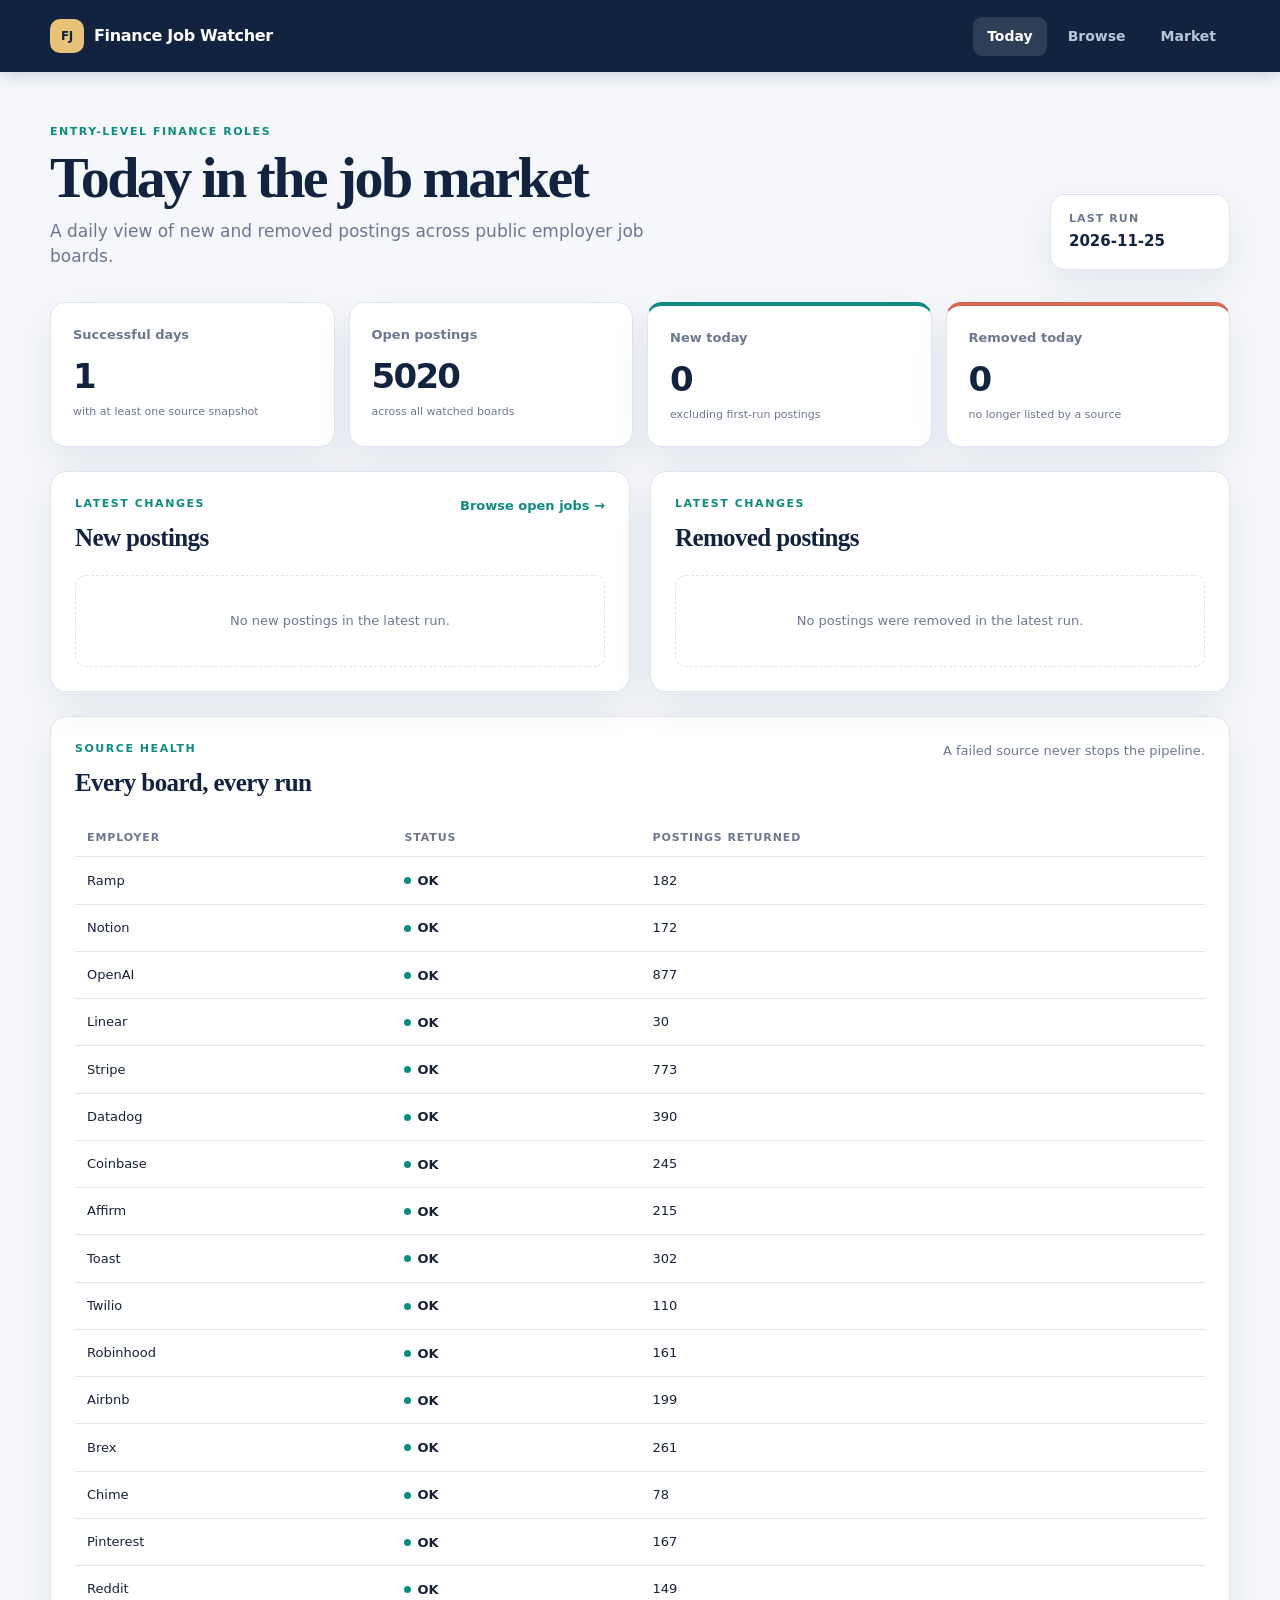
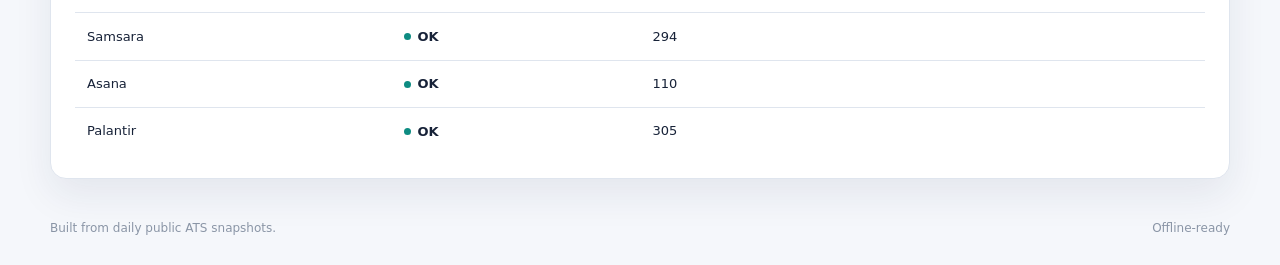
==== index.html @ 12bf1e25 "feat: build finance job watcher foundation" ====
<!doctype html>
<html lang="en">
  <head>
    <meta charset="utf-8" />
    <meta name="viewport" content="width=device-width, initial-scale=1" />
    <meta name="theme-color" content="#12233f" />
    <link rel="manifest" href="./manifest.webmanifest" />
    <link rel="stylesheet" href="./styles.css" />
    <title>Finance Job Watcher</title>
  </head>
  <body data-page="today">
    <header class="site-header">
      <div class="shell nav-wrap">
        <a class="brand" href="./index.html"><span class="brand-mark">FJ</span><span>Finance Job Watcher</span></a>
        <nav aria-label="Primary navigation">
          <a class="active" href="./index.html">Today</a>
          <a href="./browse.html">Browse</a>
          <a href="./market.html">Market</a>
        </nav>
      </div>
    </header>
    <main class="shell page-content">
      <section class="hero">
        <div>
          <p class="eyebrow">Entry-level finance roles</p>
          <h1>Today in the job market</h1>
          <p class="lede">A daily view of new and removed postings across public employer job boards.</p>
        </div>
        <div class="run-card"><span>Last run</span><strong id="last-run">Loading...</strong></div>
      </section>

      <div id="load-error" class="notice error hidden" role="alert"></div>
      <section class="metric-grid" aria-label="Run metrics">
        <article class="metric-card"><span>Successful days</span><strong id="metric-days">-</strong><small>with at least one source snapshot</small></article>
        <article class="metric-card"><span>Open postings</span><strong id="metric-open">-</strong><small>across all watched boards</small></article>
        <article class="metric-card accent"><span>New today</span><strong id="metric-new">-</strong><small>excluding first-run postings</small></article>
        <article class="metric-card warm"><span>Removed today</span><strong id="metric-removed">-</strong><small>no longer listed by a source</small></article>
      </section>

      <section class="two-column">
        <article class="panel"><div class="panel-heading"><div><p class="eyebrow">Latest changes</p><h2>New postings</h2></div><a class="text-link" href="./browse.html">Browse open jobs →</a></div><div id="new-list" class="job-list compact"></div></article>
        <article class="panel"><div class="panel-heading"><div><p class="eyebrow">Latest changes</p><h2>Removed postings</h2></div></div><div id="removed-list" class="job-list compact"></div></article>
      </section>

      <section class="panel"><div class="panel-heading"><div><p class="eyebrow">Source health</p><h2>Every board, every run</h2></div><span class="muted">A failed source never stops the pipeline.</span></div><div class="table-wrap"><table><thead><tr><th>Employer</th><th>Status</th><th>Postings returned</th></tr></thead><tbody id="source-table"></tbody></table></div></section>
    </main>
    <footer class="shell footer"><span>Built from daily public ATS snapshots.</span><span>Offline-ready</span></footer>
    <script src="./app.js" defer></script>
  </body>
</html>
---- styles.css ----
:root {
  --navy: #12233f;
  --navy-2: #1f385e;
  --ink: #172238;
  --muted: #6d7890;
  --line: #dfe5ee;
  --surface: #ffffff;
  --paper: #f5f7fb;
  --teal: #0e8c82;
  --teal-soft: #e5f5f2;
  --coral: #d66a50;
  --coral-soft: #fff0eb;
  --gold: #b7791f;
  --shadow: 0 16px 38px rgba(28, 43, 73, .08);
}

* { box-sizing: border-box; }
body { margin: 0; color: var(--ink); background: var(--paper); font-family: Inter, ui-sans-serif, system-ui, -apple-system, BlinkMacSystemFont, "Segoe UI", sans-serif; line-height: 1.5; }
a { color: inherit; }
.shell { width: min(1180px, calc(100% - 40px)); margin: 0 auto; }
.site-header { background: var(--navy); color: #fff; box-shadow: 0 3px 16px rgba(18,35,63,.18); }
.nav-wrap { display: flex; align-items: center; justify-content: space-between; min-height: 72px; gap: 24px; }
.brand { display: inline-flex; align-items: center; gap: 10px; font-weight: 750; letter-spacing: -.02em; text-decoration: none; }
.brand-mark { display: grid; place-items: center; width: 34px; height: 34px; border-radius: 10px; color: var(--navy); background: #e8c278; font-size: 12px; font-weight: 850; }
nav { display: flex; gap: 7px; }
nav a { padding: 9px 14px; border-radius: 9px; color: #b9c6da; text-decoration: none; font-size: 14px; font-weight: 650; }
nav a:hover, nav a.active { color: #fff; background: rgba(255,255,255,.12); }
.page-content { padding: 52px 0 40px; }
.hero { display: flex; align-items: end; justify-content: space-between; gap: 28px; margin-bottom: 32px; }
.compact-hero { margin-bottom: 28px; }
.eyebrow { margin: 0 0 7px; color: var(--teal); font-size: 11px; font-weight: 800; letter-spacing: .14em; text-transform: uppercase; }
h1, h2, p { margin-top: 0; }
h1 { max-width: 720px; margin-bottom: 11px; color: var(--navy); font-family: Georgia, "Times New Roman", serif; font-size: clamp(35px, 5vw, 58px); letter-spacing: -.045em; line-height: 1.04; }
h2 { margin-bottom: 0; color: var(--navy); font-family: Georgia, "Times New Roman", serif; font-size: 25px; letter-spacing: -.025em; }
.lede { max-width: 600px; margin: 0; color: var(--muted); font-size: 17px; }
.run-card { min-width: 180px; padding: 16px 18px; border: 1px solid var(--line); border-radius: 14px; background: var(--surface); box-shadow: var(--shadow); }
.run-card span, .run-card strong { display: block; }
.run-card span { margin-bottom: 3px; color: var(--muted); font-size: 11px; font-weight: 750; letter-spacing: .1em; text-transform: uppercase; }
.run-card strong { color: var(--navy); font-size: 15px; }
.metric-grid { display: grid; grid-template-columns: repeat(4, 1fr); gap: 14px; margin-bottom: 24px; }
.metric-card { padding: 22px; border: 1px solid var(--line); border-radius: 15px; background: var(--surface); box-shadow: var(--shadow); }
.metric-card span, .metric-card small { display: block; color: var(--muted); }
.metric-card span { font-size: 13px; font-weight: 700; }
.metric-card strong { display: block; margin: 7px 0 2px; color: var(--navy); font-size: 34px; letter-spacing: -.05em; }
.metric-card small { font-size: 11px; }
.metric-card.accent { border-top: 4px solid var(--teal); }
.metric-card.warm { border-top: 4px solid var(--coral); }
.two-column { display: grid; grid-template-columns: 1fr 1fr; gap: 20px; margin-bottom: 24px; }
.panel { padding: 24px; border: 1px solid var(--line); border-radius: 16px; background: var(--surface); box-shadow: var(--shadow); }
.panel-heading { display: flex; align-items: start; justify-content: space-between; gap: 14px; margin-bottom: 18px; }
.text-link { color: var(--teal); font-size: 13px; font-weight: 750; text-decoration: none; white-space: nowrap; }
.text-link:hover { text-decoration: underline; }
.muted { color: var(--muted); font-size: 13px; }
.job-list { display: grid; gap: 9px; }
.job-list.compact { min-height: 80px; }
.job-row { padding: 12px 14px; border: 1px solid var(--line); border-radius: 11px; background: #fbfcfe; }
.job-row a, .job-card h3 a { color: var(--navy); text-decoration: none; }
.job-row a:hover, .job-card h3 a:hover { color: var(--teal); }
.job-title { display: block; font-size: 14px; font-weight: 750; }
.job-meta { display: block; margin-top: 3px; color: var(--muted); font-size: 12px; }
.empty { display: grid; min-height: 92px; place-items: center; border: 1px dashed var(--line); border-radius: 11px; color: var(--muted); font-size: 13px; }
.table-wrap { overflow-x: auto; }
table { width: 100%; border-collapse: collapse; font-size: 13px; }
th { padding: 10px 12px; color: var(--muted); font-size: 11px; letter-spacing: .08em; text-align: left; text-transform: uppercase; }
td { padding: 13px 12px; border-top: 1px solid var(--line); }
.status { display: inline-flex; align-items: center; gap: 6px; font-weight: 750; }
.status::before { width: 7px; height: 7px; border-radius: 50%; background: var(--teal); content: ""; }
.status.bad::before { background: var(--coral); }
.notice { margin-bottom: 18px; padding: 13px 16px; border-radius: 10px; font-size: 13px; }
.notice.error { color: #8a2b1b; background: var(--coral-soft); }
.hidden { display: none !important; }
.filter-panel { margin-bottom: 24px; }
.filter-row { display: grid; grid-template-columns: 1.2fr 1fr 1fr .7fr 1.25fr 1fr; align-items: end; gap: 12px; }
label { display: grid; gap: 6px; color: var(--muted); font-size: 11px; font-weight: 800; letter-spacing: .07em; text-transform: uppercase; }
select, input[type="search"], input[type="number"] { width: 100%; min-height: 40px; padding: 8px 10px; border: 1px solid var(--line); border-radius: 9px; color: var(--ink); background: #fff; font: inherit; font-size: 13px; letter-spacing: normal; text-transform: none; }
select:focus, input:focus { outline: 3px solid rgba(14,140,130,.16); border-color: var(--teal); }
.switch-label { display: flex; align-items: center; gap: 9px; min-height: 40px; color: var(--ink); font-size: 13px; letter-spacing: 0; text-transform: none; }
.switch-label input { position: absolute; opacity: 0; }
.switch { position: relative; width: 40px; height: 23px; border-radius: 20px; background: #c8d1de; transition: .2s; }
.switch::after { position: absolute; top: 3px; left: 3px; width: 17px; height: 17px; border-radius: 50%; background: #fff; box-shadow: 0 1px 4px rgba(0,0,0,.2); content: ""; transition: .2s; }
.switch-label input:checked + .switch { background: var(--teal); }
.switch-label input:checked + .switch::after { transform: translateX(17px); }
.filter-summary { display: flex; align-items: center; gap: 7px; margin-top: 18px; color: var(--muted); font-size: 13px; }
.filter-summary strong { color: var(--navy); }
.separator { color: #b7c0ce; }
.browse-grid { display: grid; grid-template-columns: repeat(2, 1fr); gap: 15px; }
.job-card { position: relative; padding: 20px; border: 1px solid var(--line); border-radius: 15px; background: var(--surface); box-shadow: 0 7px 20px rgba(28,43,73,.05); }
.job-card h3 { margin: 0 42px 6px 0; font-size: 17px; line-height: 1.25; }
.job-card p { margin: 0 0 14px; color: var(--muted); font-size: 13px; }
.job-card .tags { display: flex; flex-wrap: wrap; gap: 6px; margin-bottom: 16px; }
.tag { padding: 4px 8px; border-radius: 7px; color: var(--navy-2); background: #edf2f8; font-size: 11px; font-weight: 700; }
.tag.role { color: #08736d; background: var(--teal-soft); }
.job-card-footer { display: flex; align-items: center; justify-content: space-between; gap: 12px; padding-top: 13px; border-top: 1px solid var(--line); }
.job-card-footer small { color: var(--muted); font-size: 11px; }
.apply-link { padding: 7px 11px; border-radius: 8px; color: #fff; background: var(--navy); font-size: 12px; font-weight: 750; text-decoration: none; }
.apply-link:hover { background: var(--teal); }
.star { position: absolute; top: 16px; right: 18px; width: 32px; height: 32px; border: 0; border-radius: 9px; color: #9aa7b9; background: #f2f5f9; cursor: pointer; font-size: 20px; line-height: 1; }
.star:hover, .star.saved { color: var(--gold); background: #fff4d9; }
.market-sections { display: grid; grid-template-columns: repeat(2, 1fr); gap: 20px; }
.market-section { min-width: 0; }
.market-section.wide { grid-column: 1 / -1; }
.market-section p { min-height: 48px; margin: 9px 0 15px; color: var(--muted); font-size: 14px; }
.chart-wrap { overflow-x: auto; padding: 8px 0; border-top: 1px solid var(--line); }
.chart-wrap svg { display: block; min-width: 720px; width: 100%; height: 260px; }
.chart-label { fill: #657188; font: 11px ui-sans-serif, system-ui, sans-serif; }
.chart-value { fill: #172238; font: 700 11px ui-sans-serif, system-ui, sans-serif; }
.chart-gridline { stroke: #e7ebf1; stroke-width: 1; }
.footer { display: flex; justify-content: space-between; gap: 20px; padding: 0 0 28px; color: #8a95a6; font-size: 12px; }
@media (max-width: 900px) { .metric-grid { grid-template-columns: repeat(2, 1fr); } .filter-row { grid-template-columns: repeat(3, 1fr); } }
@media (max-width: 680px) { .shell { width: min(100% - 28px, 560px); } .nav-wrap, .hero { align-items: start; flex-direction: column; } .nav-wrap { padding: 14px 0; gap: 12px; } nav { width: 100%; } nav a { flex: 1; text-align: center; } .page-content { padding-top: 32px; } .run-card { width: 100%; } .metric-grid, .two-column, .browse-grid, .market-sections { grid-template-columns: 1fr; } .market-section.wide { grid-column: auto; } .filter-row { grid-template-columns: 1fr 1fr; } .filter-row .switch-label, .filter-row .search-label { grid-column: 1 / -1; } .panel { padding: 18px; } }
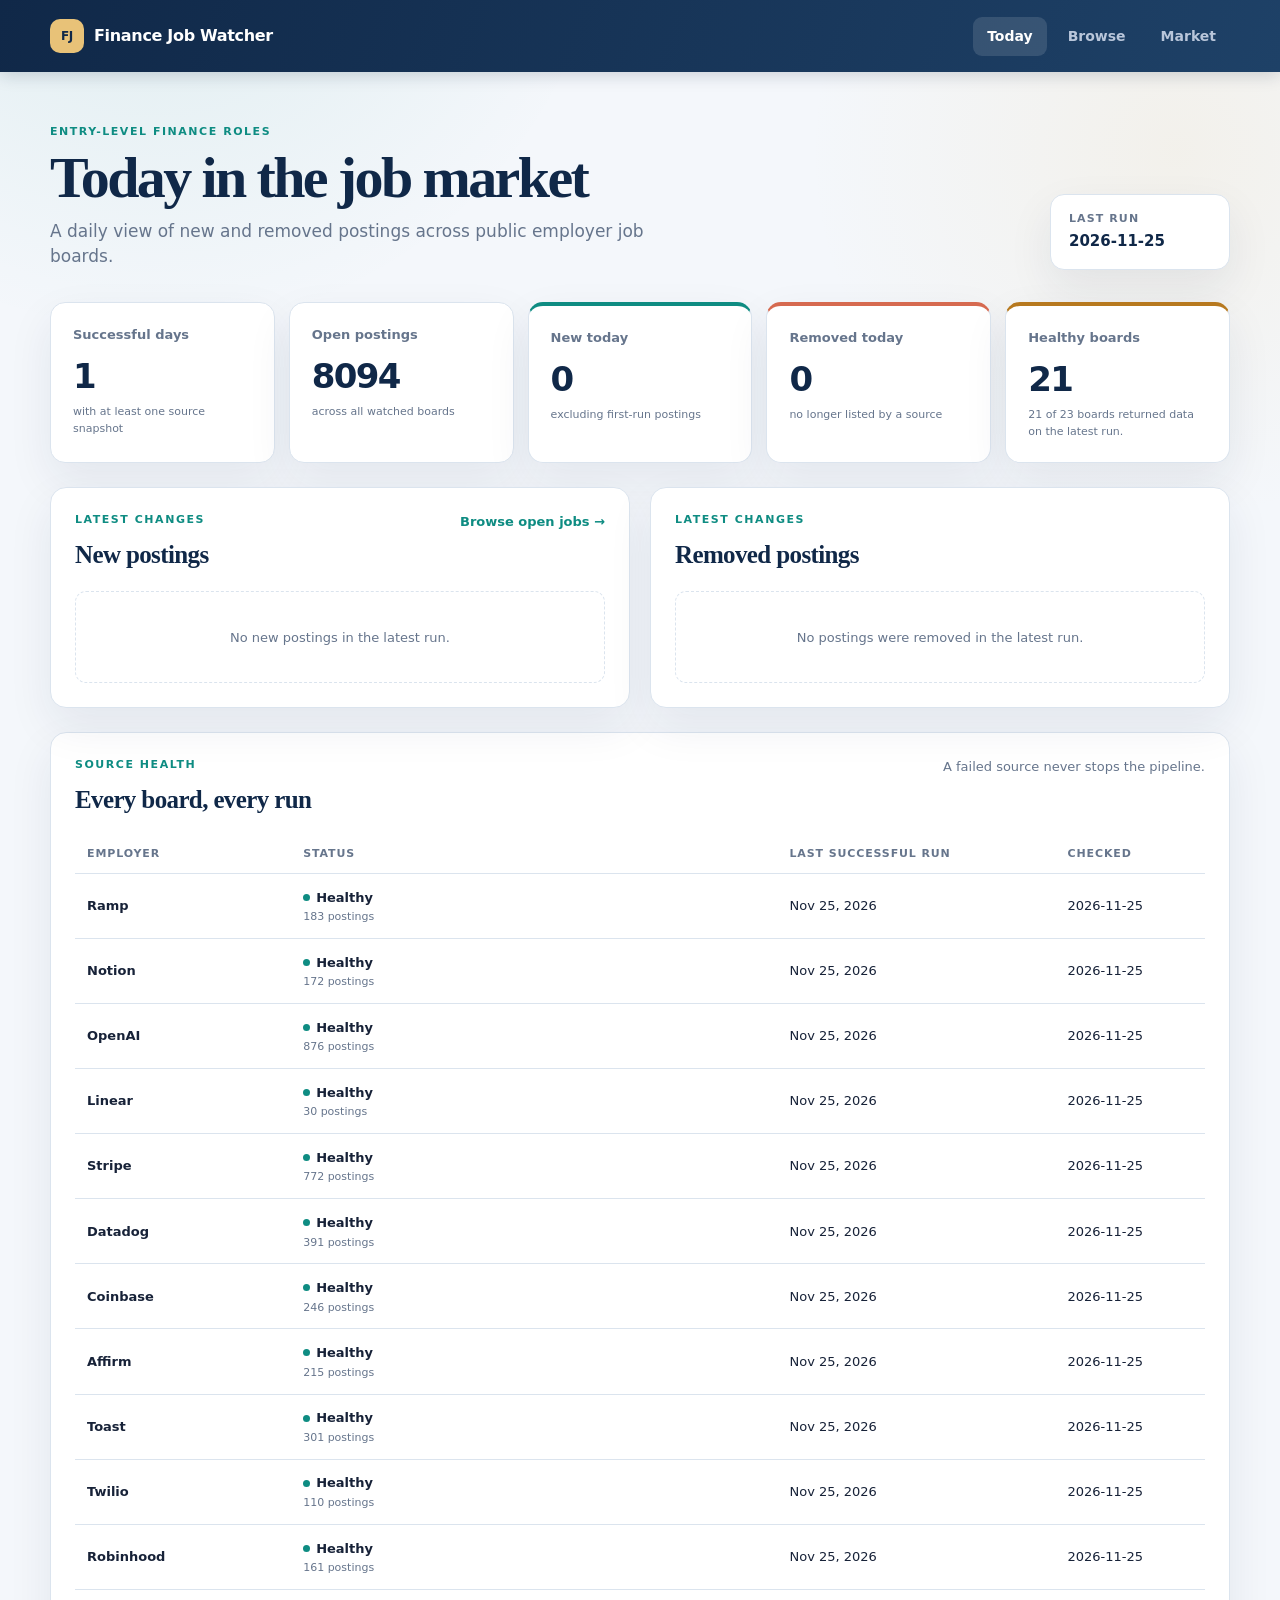
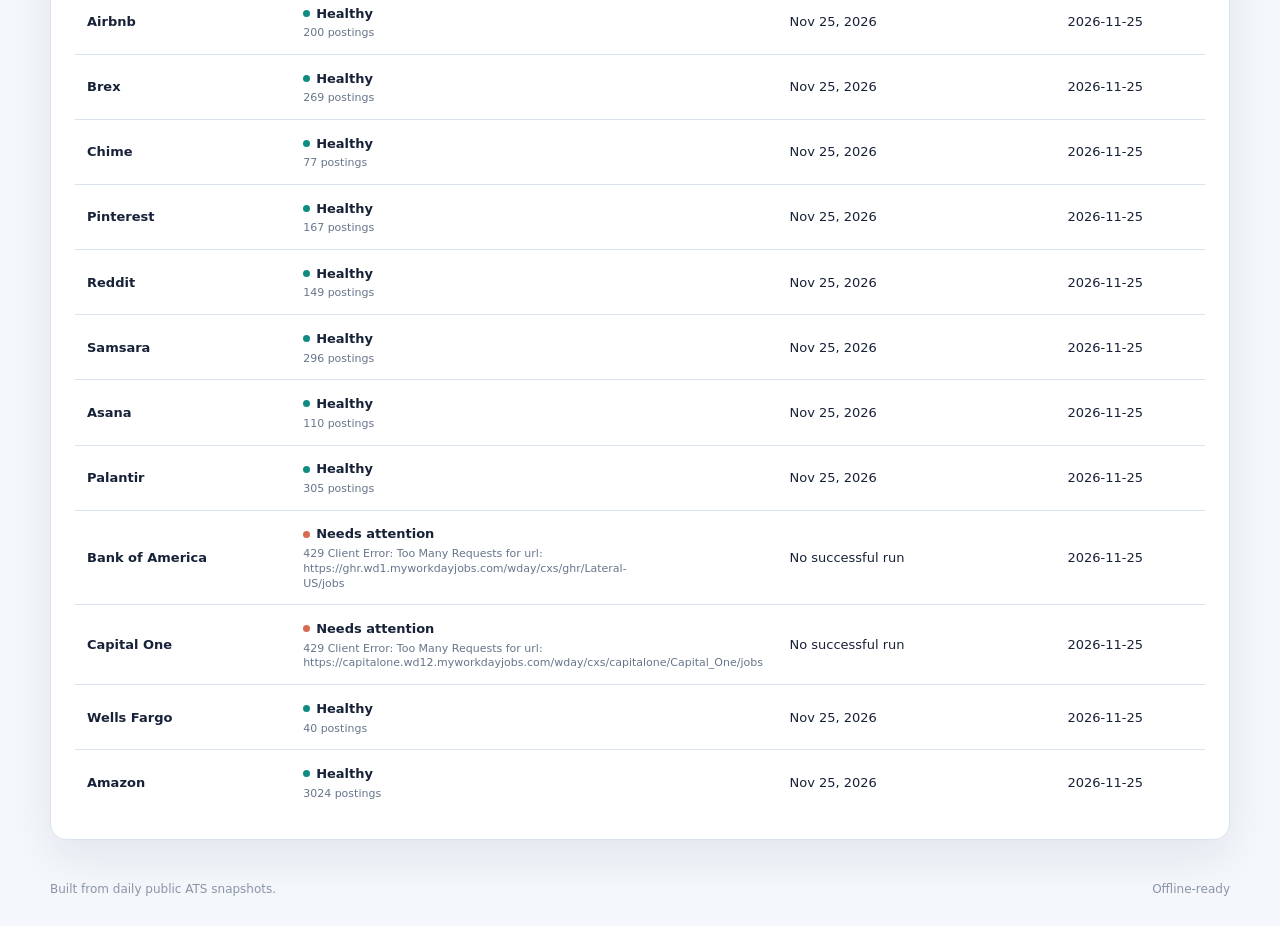
==== commit d13e3310: "feat: add saved searches and market intelligence" ====
--- a/index.html
+++ b/index.html
@@ -35,6 +35,7 @@
         <article class="metric-card"><span>Open postings</span><strong id="metric-open">-</strong><small>across all watched boards</small></article>
         <article class="metric-card accent"><span>New today</span><strong id="metric-new">-</strong><small>excluding first-run postings</small></article>
         <article class="metric-card warm"><span>Removed today</span><strong id="metric-removed">-</strong><small>no longer listed by a source</small></article>
+        <article class="metric-card healthy"><span>Healthy boards</span><strong id="metric-healthy">-</strong><small id="health-summary">waiting for the latest run</small></article>
       </section>
 
       <section class="two-column">
@@ -42,9 +43,9 @@
         <article class="panel"><div class="panel-heading"><div><p class="eyebrow">Latest changes</p><h2>Removed postings</h2></div></div><div id="removed-list" class="job-list compact"></div></article>
       </section>
 
-      <section class="panel"><div class="panel-heading"><div><p class="eyebrow">Source health</p><h2>Every board, every run</h2></div><span class="muted">A failed source never stops the pipeline.</span></div><div class="table-wrap"><table><thead><tr><th>Employer</th><th>Status</th><th>Postings returned</th></tr></thead><tbody id="source-table"></tbody></table></div></section>
+      <section class="panel"><div class="panel-heading"><div><p class="eyebrow">Source health</p><h2>Every board, every run</h2></div><span class="muted">A failed source never stops the pipeline.</span></div><div class="table-wrap"><table><thead><tr><th>Employer</th><th>Status</th><th>Last successful run</th><th>Checked</th></tr></thead><tbody id="source-table"></tbody></table></div></section>
     </main>
     <footer class="shell footer"><span>Built from daily public ATS snapshots.</span><span>Offline-ready</span></footer>
-    <script src="./app.js" defer></script>
+    <script src="./app.js?v=12" defer></script>
   </body>
 </html>
--- a/styles.css
+++ b/styles.css
@@ -1,24 +1,24 @@
 :root {
-  --navy: #12233f;
-  --navy-2: #1f385e;
+  --navy: #102848;
+  --navy-2: #24466b;
   --ink: #172238;
-  --muted: #6d7890;
-  --line: #dfe5ee;
+  --muted: #66758c;
+  --line: #dbe4ee;
   --surface: #ffffff;
-  --paper: #f5f7fb;
+  --paper: #f4f7fb;
   --teal: #0e8c82;
   --teal-soft: #e5f5f2;
   --coral: #d66a50;
   --coral-soft: #fff0eb;
   --gold: #b7791f;
-  --shadow: 0 16px 38px rgba(28, 43, 73, .08);
+  --shadow: 0 18px 45px rgba(28, 43, 73, .08);
 }
 
 * { box-sizing: border-box; }
-body { margin: 0; color: var(--ink); background: var(--paper); font-family: Inter, ui-sans-serif, system-ui, -apple-system, BlinkMacSystemFont, "Segoe UI", sans-serif; line-height: 1.5; }
+body { min-height: 100vh; margin: 0; color: var(--ink); background: radial-gradient(circle at 12% -5%, rgba(14,140,130,.10), transparent 29rem), radial-gradient(circle at 92% 6%, rgba(232,194,120,.12), transparent 23rem), var(--paper); font-family: Inter, ui-sans-serif, system-ui, -apple-system, BlinkMacSystemFont, "Segoe UI", sans-serif; line-height: 1.5; }
 a { color: inherit; }
 .shell { width: min(1180px, calc(100% - 40px)); margin: 0 auto; }
-.site-header { background: var(--navy); color: #fff; box-shadow: 0 3px 16px rgba(18,35,63,.18); }
+.site-header { position: sticky; top: 0; z-index: 10; background: linear-gradient(110deg, #102848, #1e4167); color: #fff; box-shadow: 0 3px 16px rgba(18,35,63,.18); }
 .nav-wrap { display: flex; align-items: center; justify-content: space-between; min-height: 72px; gap: 24px; }
 .brand { display: inline-flex; align-items: center; gap: 10px; font-weight: 750; letter-spacing: -.02em; text-decoration: none; }
 .brand-mark { display: grid; place-items: center; width: 34px; height: 34px; border-radius: 10px; color: var(--navy); background: #e8c278; font-size: 12px; font-weight: 850; }
@@ -37,7 +37,7 @@
 .run-card span, .run-card strong { display: block; }
 .run-card span { margin-bottom: 3px; color: var(--muted); font-size: 11px; font-weight: 750; letter-spacing: .1em; text-transform: uppercase; }
 .run-card strong { color: var(--navy); font-size: 15px; }
-.metric-grid { display: grid; grid-template-columns: repeat(4, 1fr); gap: 14px; margin-bottom: 24px; }
+.metric-grid { display: grid; grid-template-columns: repeat(5, 1fr); gap: 14px; margin-bottom: 24px; }
 .metric-card { padding: 22px; border: 1px solid var(--line); border-radius: 15px; background: var(--surface); box-shadow: var(--shadow); }
 .metric-card span, .metric-card small { display: block; color: var(--muted); }
 .metric-card span { font-size: 13px; font-weight: 700; }
@@ -45,8 +45,19 @@
 .metric-card small { font-size: 11px; }
 .metric-card.accent { border-top: 4px solid var(--teal); }
 .metric-card.warm { border-top: 4px solid var(--coral); }
+.metric-card.healthy { border-top: 4px solid var(--gold); }
 .two-column { display: grid; grid-template-columns: 1fr 1fr; gap: 20px; margin-bottom: 24px; }
+.focus-panel { margin-bottom: 24px; }
+.focus-grid { display: grid; grid-template-columns: repeat(5, 1fr); gap: 10px; }
+.focus-card { display: flex; min-height: 142px; flex-direction: column; justify-content: space-between; padding: 14px; border: 1px solid var(--line); border-radius: 12px; background: #fbfcfe; text-decoration: none; transition: transform .15s ease, border-color .15s ease, box-shadow .15s ease; }
+.focus-card:hover { border-color: #a8c9c5; box-shadow: 0 8px 20px rgba(14,140,130,.1); transform: translateY(-2px); }
+.focus-card strong { color: var(--navy); font-size: 13px; line-height: 1.25; }
+.focus-card small { margin-top: 3px; color: var(--muted); font-size: 10px; }
+.role-chips { display: flex; flex-wrap: wrap; gap: 4px; margin-top: 12px; }
+.role-chip { padding: 3px 6px; border-radius: 5px; color: #08736d; background: var(--teal-soft); font-size: 9px; font-weight: 750; }
+.external-arrow { align-self: end; color: var(--teal); font-size: 15px; font-weight: 800; }
 .panel { padding: 24px; border: 1px solid var(--line); border-radius: 16px; background: var(--surface); box-shadow: var(--shadow); }
+.panel:hover { border-color: #cbd8e5; }
 .panel-heading { display: flex; align-items: start; justify-content: space-between; gap: 14px; margin-bottom: 18px; }
 .text-link { color: var(--teal); font-size: 13px; font-weight: 750; text-decoration: none; white-space: nowrap; }
 .text-link:hover { text-decoration: underline; }
@@ -59,6 +70,7 @@
 .job-title { display: block; font-size: 14px; font-weight: 750; }
 .job-meta { display: block; margin-top: 3px; color: var(--muted); font-size: 12px; }
 .empty { display: grid; min-height: 92px; place-items: center; border: 1px dashed var(--line); border-radius: 11px; color: var(--muted); font-size: 13px; }
+.browse-empty { gap: 6px; padding: 20px; text-align: center; }
 .table-wrap { overflow-x: auto; }
 table { width: 100%; border-collapse: collapse; font-size: 13px; }
 th { padding: 10px 12px; color: var(--muted); font-size: 11px; letter-spacing: .08em; text-align: left; text-transform: uppercase; }
@@ -66,13 +78,23 @@
 .status { display: inline-flex; align-items: center; gap: 6px; font-weight: 750; }
 .status::before { width: 7px; height: 7px; border-radius: 50%; background: var(--teal); content: ""; }
 .status.bad::before { background: var(--coral); }
+.source-note { display: block; max-width: 300px; margin-top: 3px; color: var(--muted); font-size: 11px; line-height: 1.35; }
 .notice { margin-bottom: 18px; padding: 13px 16px; border-radius: 10px; font-size: 13px; }
 .notice.error { color: #8a2b1b; background: var(--coral-soft); }
 .hidden { display: none !important; }
 .filter-panel { margin-bottom: 24px; }
-.filter-row { display: grid; grid-template-columns: 1.2fr 1fr 1fr .7fr 1.25fr 1fr; align-items: end; gap: 12px; }
+.market-filter-panel { margin-bottom: 24px; }
+.market-filter-row { display: grid; grid-template-columns: minmax(220px, 360px) minmax(220px, 360px); gap: 14px; }
+.filter-row { display: grid; grid-template-columns: repeat(6, minmax(0, 1fr)); align-items: end; gap: 13px; }
+.filter-row > :first-child, .filter-row > .search-label { grid-column: span 2; }
 label { display: grid; gap: 6px; color: var(--muted); font-size: 11px; font-weight: 800; letter-spacing: .07em; text-transform: uppercase; }
 select, input[type="search"], input[type="number"] { width: 100%; min-height: 40px; padding: 8px 10px; border: 1px solid var(--line); border-radius: 9px; color: var(--ink); background: #fff; font: inherit; font-size: 13px; letter-spacing: normal; text-transform: none; }
+select[multiple] { min-height: 76px; padding: 4px; overflow-y: auto; }
+select[multiple] option { padding: 5px 7px; border-radius: 5px; }
+select[multiple] option:checked { color: #08736d; background: var(--teal-soft); }
+button.reset-button { min-height: 40px; padding: 8px 12px; border: 1px solid var(--line); border-radius: 9px; color: var(--navy); background: #f5f7fb; cursor: pointer; font: inherit; font-size: 12px; font-weight: 750; white-space: nowrap; }
+button.reset-button:hover { border-color: #a8c9c5; color: var(--teal); background: var(--teal-soft); }
+button:focus-visible, a:focus-visible, select:focus-visible, input:focus-visible { outline: 3px solid rgba(14,140,130,.28); outline-offset: 2px; }
 select:focus, input:focus { outline: 3px solid rgba(14,140,130,.16); border-color: var(--teal); }
 .switch-label { display: flex; align-items: center; gap: 9px; min-height: 40px; color: var(--ink); font-size: 13px; letter-spacing: 0; text-transform: none; }
 .switch-label input { position: absolute; opacity: 0; }
@@ -80,11 +102,15 @@
 .switch::after { position: absolute; top: 3px; left: 3px; width: 17px; height: 17px; border-radius: 50%; background: #fff; box-shadow: 0 1px 4px rgba(0,0,0,.2); content: ""; transition: .2s; }
 .switch-label input:checked + .switch { background: var(--teal); }
 .switch-label input:checked + .switch::after { transform: translateX(17px); }
-.filter-summary { display: flex; align-items: center; gap: 7px; margin-top: 18px; color: var(--muted); font-size: 13px; }
+.filter-summary { display: flex; align-items: center; flex-wrap: wrap; gap: 7px; margin-top: 18px; color: var(--muted); font-size: 13px; }
 .filter-summary strong { color: var(--navy); }
+.filter-help { margin: 14px 0 0; color: var(--muted); font-size: 12px; }
 .separator { color: #b7c0ce; }
+.us-badge { color: #08736d; font-weight: 750; }
 .browse-grid { display: grid; grid-template-columns: repeat(2, 1fr); gap: 15px; }
-.job-card { position: relative; padding: 20px; border: 1px solid var(--line); border-radius: 15px; background: var(--surface); box-shadow: 0 7px 20px rgba(28,43,73,.05); }
+.job-card { position: relative; padding: 20px; border: 1px solid var(--line); border-radius: 15px; background: var(--surface); box-shadow: 0 7px 20px rgba(28,43,73,.05); transition: transform .16s ease, box-shadow .16s ease, border-color .16s ease; }
+.job-card:hover { border-color: #b8d6d2; box-shadow: 0 15px 28px rgba(28,43,73,.10); transform: translateY(-2px); }
+.job-card-kicker { margin-bottom: 7px; color: var(--teal); font-size: 10px; font-weight: 850; letter-spacing: .12em; text-transform: uppercase; }
 .job-card h3 { margin: 0 42px 6px 0; font-size: 17px; line-height: 1.25; }
 .job-card p { margin: 0 0 14px; color: var(--muted); font-size: 13px; }
 .job-card .tags { display: flex; flex-wrap: wrap; gap: 6px; margin-bottom: 16px; }
@@ -105,6 +131,30 @@
 .chart-label { fill: #657188; font: 11px ui-sans-serif, system-ui, sans-serif; }
 .chart-value { fill: #172238; font: 700 11px ui-sans-serif, system-ui, sans-serif; }
 .chart-gridline { stroke: #e7ebf1; stroke-width: 1; }
+.market-snapshot { display: grid; grid-template-columns: repeat(4, 1fr); gap: 14px; margin-bottom: 22px; }
+.snapshot-card { min-width: 0; padding: 18px; border: 1px solid #cfe0e2; border-radius: 15px; background: linear-gradient(145deg, rgba(255,255,255,.98), rgba(234,248,246,.78)); box-shadow: var(--shadow); }
+.snapshot-card span, .snapshot-card small { display: block; color: var(--muted); }
+.snapshot-card span { font-size: 11px; font-weight: 800; letter-spacing: .08em; text-transform: uppercase; }
+.snapshot-card strong { display: block; overflow: hidden; margin: 8px 0 2px; color: var(--navy); font-size: clamp(20px, 2.4vw, 29px); letter-spacing: -.04em; text-overflow: ellipsis; white-space: nowrap; }
+.snapshot-card small { font-size: 11px; }
+.saved-search-panel { margin-bottom: 24px; }
+.saved-search-toolbar { display: flex; align-items: center; justify-content: space-between; gap: 20px; padding-bottom: 16px; border-bottom: 1px solid var(--line); }
+.saved-search-toolbar p { max-width: 650px; margin: 0; }
+.saved-search-buttons, .saved-search-actions { display: flex; flex-wrap: wrap; align-items: center; gap: 8px; }
+.primary-button, .secondary-button, .mini-button { display: inline-flex; min-height: 36px; align-items: center; justify-content: center; padding: 7px 12px; border: 1px solid transparent; border-radius: 8px; cursor: pointer; font: inherit; font-size: 12px; font-weight: 800; text-decoration: none; }
+.primary-button { color: #fff; background: var(--teal); }
+.primary-button:hover { background: #08736d; }
+.secondary-button, .mini-button { border-color: var(--line); color: var(--navy); background: #f7f9fc; }
+.secondary-button:hover, .mini-button:hover { border-color: #a8c9c5; color: var(--teal); background: var(--teal-soft); }
+.mini-button { min-height: 30px; padding: 5px 9px; font-size: 11px; }
+.mini-button.danger:hover { color: #a8422c; background: var(--coral-soft); }
+.saved-search-list { display: grid; gap: 8px; padding-top: 15px; }
+.saved-search { display: flex; align-items: center; justify-content: space-between; gap: 18px; padding: 12px 14px; border: 1px solid var(--line); border-radius: 10px; background: #fbfcfe; }
+.saved-search strong, .saved-search small { display: block; }
+.saved-search strong { color: var(--navy); font-size: 13px; }
+.saved-search small { margin-top: 2px; color: var(--muted); font-size: 11px; }
+.saved-search-empty { padding: 14px; border: 1px dashed var(--line); border-radius: 10px; color: var(--muted); font-size: 12px; }
 .footer { display: flex; justify-content: space-between; gap: 20px; padding: 0 0 28px; color: #8a95a6; font-size: 12px; }
-@media (max-width: 900px) { .metric-grid { grid-template-columns: repeat(2, 1fr); } .filter-row { grid-template-columns: repeat(3, 1fr); } }
-@media (max-width: 680px) { .shell { width: min(100% - 28px, 560px); } .nav-wrap, .hero { align-items: start; flex-direction: column; } .nav-wrap { padding: 14px 0; gap: 12px; } nav { width: 100%; } nav a { flex: 1; text-align: center; } .page-content { padding-top: 32px; } .run-card { width: 100%; } .metric-grid, .two-column, .browse-grid, .market-sections { grid-template-columns: 1fr; } .market-section.wide { grid-column: auto; } .filter-row { grid-template-columns: 1fr 1fr; } .filter-row .switch-label, .filter-row .search-label { grid-column: 1 / -1; } .panel { padding: 18px; } }
+@media (max-width: 1050px) { .focus-grid { grid-template-columns: repeat(3, 1fr); } .metric-grid { grid-template-columns: repeat(3, 1fr); } .market-snapshot { grid-template-columns: repeat(2, 1fr); } }
+@media (max-width: 900px) { .metric-grid { grid-template-columns: repeat(2, 1fr); } .filter-row { grid-template-columns: repeat(3, 1fr); } .filter-row > :first-child, .filter-row > .search-label { grid-column: span 3; } }
+@media (max-width: 680px) { .shell { width: min(100% - 28px, 560px); } .nav-wrap, .hero { align-items: start; flex-direction: column; } .nav-wrap { padding: 14px 0; gap: 12px; } nav { width: 100%; } nav a { flex: 1; text-align: center; } .page-content { padding-top: 32px; } .run-card { width: 100%; } .metric-grid, .two-column, .browse-grid, .market-sections, .focus-grid, .market-snapshot { grid-template-columns: 1fr; } .market-section.wide { grid-column: auto; } .market-filter-row, .filter-row { grid-template-columns: 1fr 1fr; } .filter-row > :first-child, .filter-row > .search-label { grid-column: 1 / -1; } .panel { padding: 18px; } .saved-search-toolbar, .saved-search { align-items: stretch; flex-direction: column; } .saved-search-buttons, .saved-search-actions { width: 100%; } .saved-search-buttons button { flex: 1; } }
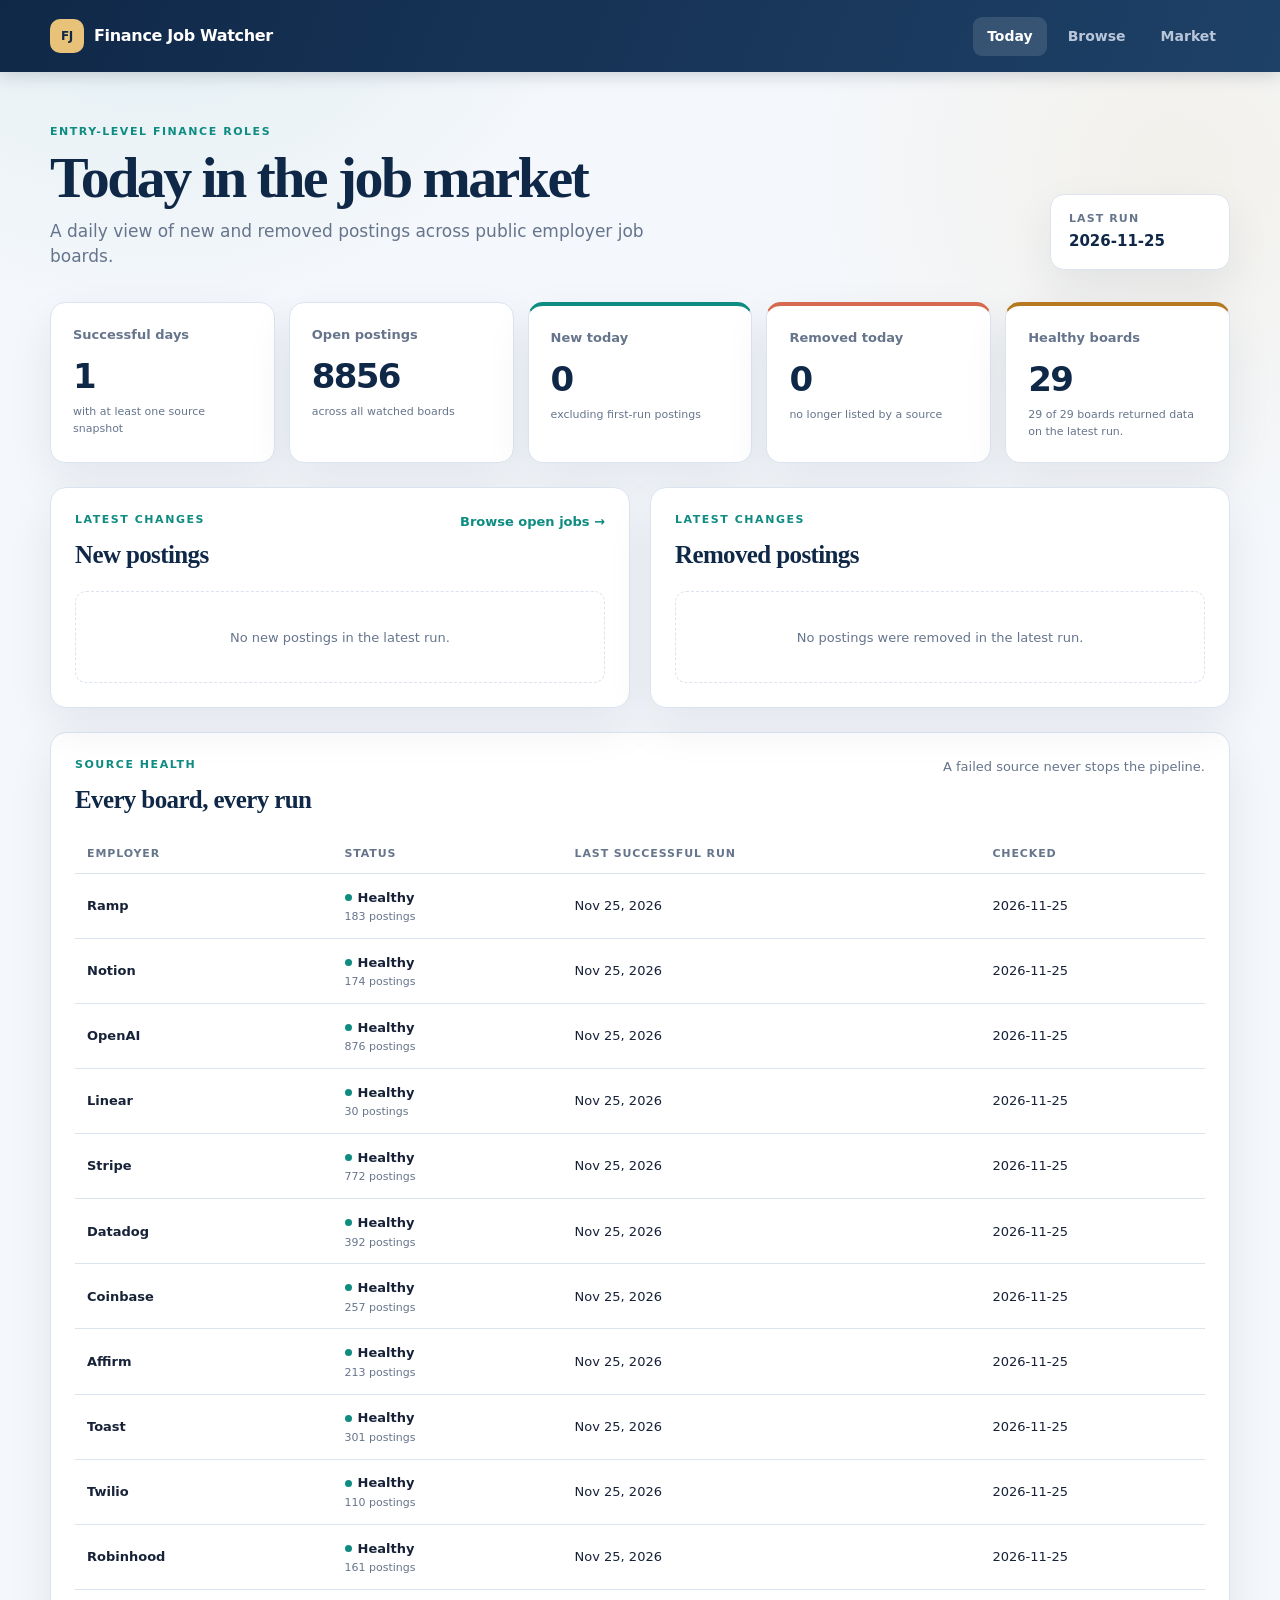
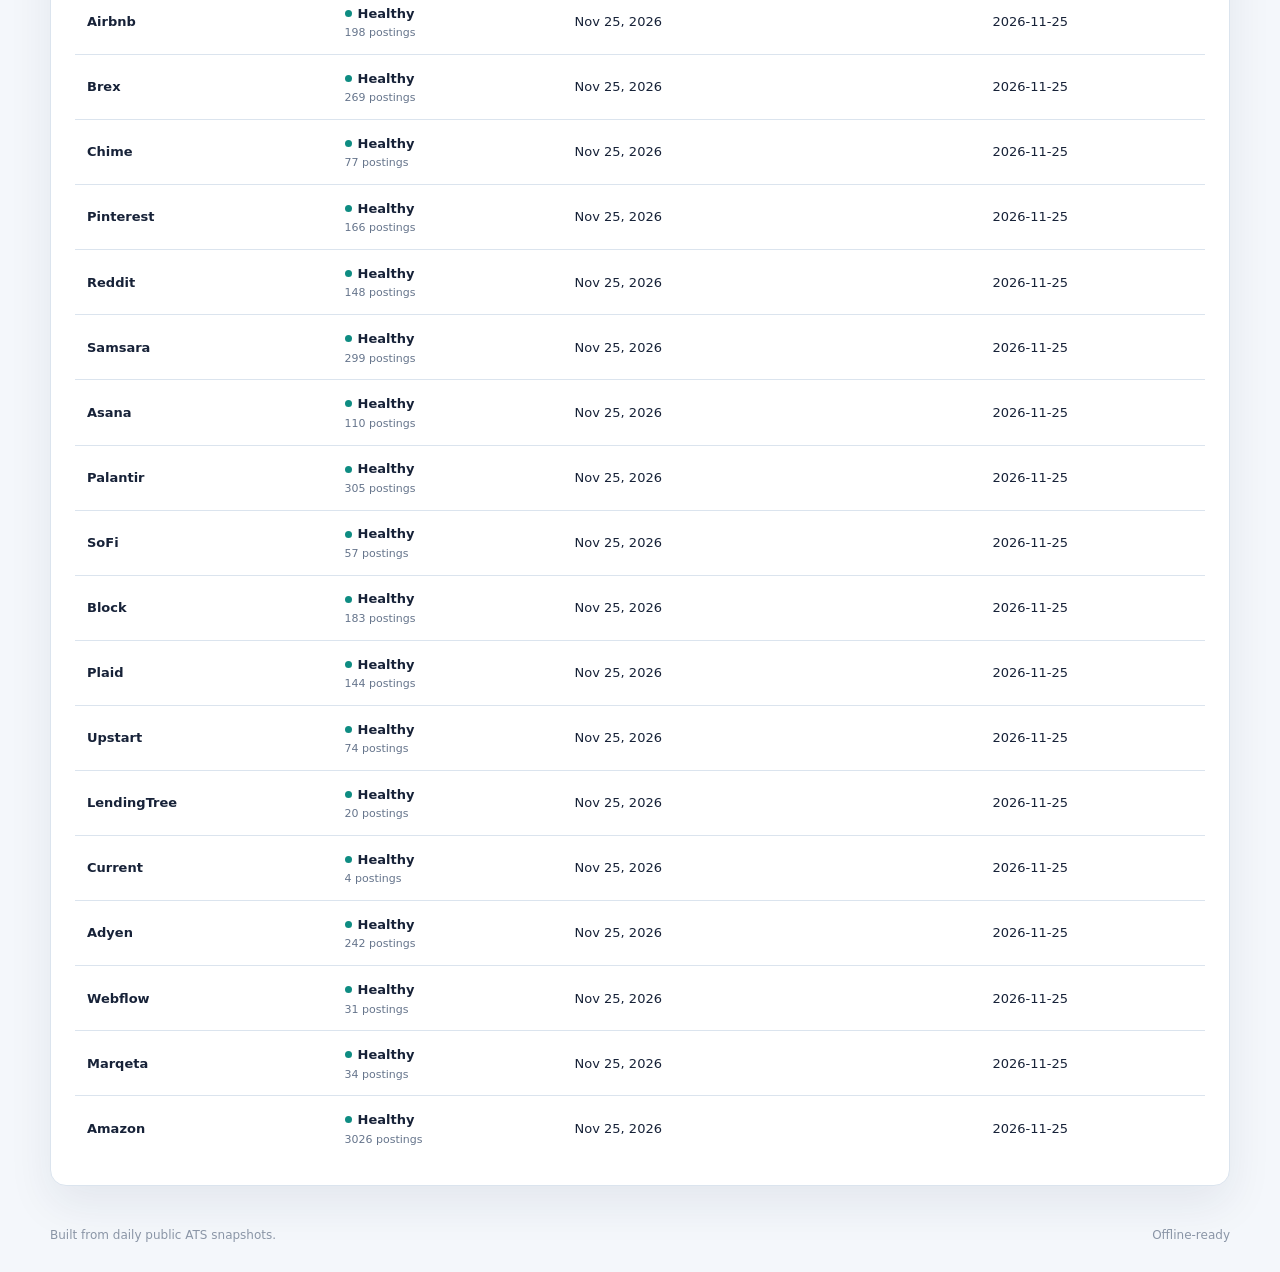
==== commit e16c6b93: "fix: refresh site cache after source updates" ====
--- a/index.html
+++ b/index.html
@@ -46,6 +46,6 @@
       <section class="panel"><div class="panel-heading"><div><p class="eyebrow">Source health</p><h2>Every board, every run</h2></div><span class="muted">A failed source never stops the pipeline.</span></div><div class="table-wrap"><table><thead><tr><th>Employer</th><th>Status</th><th>Last successful run</th><th>Checked</th></tr></thead><tbody id="source-table"></tbody></table></div></section>
     </main>
     <footer class="shell footer"><span>Built from daily public ATS snapshots.</span><span>Offline-ready</span></footer>
-    <script src="./app.js?v=12" defer></script>
+    <script src="./app.js?v=15" defer></script>
   </body>
 </html>
--- a/styles.css
+++ b/styles.css
@@ -86,10 +86,10 @@
 .market-filter-panel { margin-bottom: 24px; }
 .market-filter-row { display: grid; grid-template-columns: minmax(220px, 360px) minmax(220px, 360px); gap: 14px; }
 .filter-row { display: grid; grid-template-columns: repeat(6, minmax(0, 1fr)); align-items: end; gap: 13px; }
-.filter-row > :first-child, .filter-row > .search-label { grid-column: span 2; }
+.filter-row > :first-child, .filter-row > .search-label, .filter-row > .wide-filter { grid-column: span 2; }
 label { display: grid; gap: 6px; color: var(--muted); font-size: 11px; font-weight: 800; letter-spacing: .07em; text-transform: uppercase; }
 select, input[type="search"], input[type="number"] { width: 100%; min-height: 40px; padding: 8px 10px; border: 1px solid var(--line); border-radius: 9px; color: var(--ink); background: #fff; font: inherit; font-size: 13px; letter-spacing: normal; text-transform: none; }
-select[multiple] { min-height: 76px; padding: 4px; overflow-y: auto; }
+select[multiple] { min-height: 190px; padding: 4px; overflow-y: auto; }
 select[multiple] option { padding: 5px 7px; border-radius: 5px; }
 select[multiple] option:checked { color: #08736d; background: var(--teal-soft); }
 button.reset-button { min-height: 40px; padding: 8px 12px; border: 1px solid var(--line); border-radius: 9px; color: var(--navy); background: #f5f7fb; cursor: pointer; font: inherit; font-size: 12px; font-weight: 750; white-space: nowrap; }
@@ -113,6 +113,9 @@
 .job-card-kicker { margin-bottom: 7px; color: var(--teal); font-size: 10px; font-weight: 850; letter-spacing: .12em; text-transform: uppercase; }
 .job-card h3 { margin: 0 42px 6px 0; font-size: 17px; line-height: 1.25; }
 .job-card p { margin: 0 0 14px; color: var(--muted); font-size: 13px; }
+.job-card .match-reason { margin: -4px 0 16px; color: #53657e; font-size: 11px; }
+.job-card .match-reason strong { color: var(--navy-2); }
+.load-more-wrap { display: flex; justify-content: center; padding: 8px 0 18px; }
 .job-card .tags { display: flex; flex-wrap: wrap; gap: 6px; margin-bottom: 16px; }
 .tag { padding: 4px 8px; border-radius: 7px; color: var(--navy-2); background: #edf2f8; font-size: 11px; font-weight: 700; }
 .tag.role { color: #08736d; background: var(--teal-soft); }
@@ -156,5 +159,5 @@
 .saved-search-empty { padding: 14px; border: 1px dashed var(--line); border-radius: 10px; color: var(--muted); font-size: 12px; }
 .footer { display: flex; justify-content: space-between; gap: 20px; padding: 0 0 28px; color: #8a95a6; font-size: 12px; }
 @media (max-width: 1050px) { .focus-grid { grid-template-columns: repeat(3, 1fr); } .metric-grid { grid-template-columns: repeat(3, 1fr); } .market-snapshot { grid-template-columns: repeat(2, 1fr); } }
-@media (max-width: 900px) { .metric-grid { grid-template-columns: repeat(2, 1fr); } .filter-row { grid-template-columns: repeat(3, 1fr); } .filter-row > :first-child, .filter-row > .search-label { grid-column: span 3; } }
-@media (max-width: 680px) { .shell { width: min(100% - 28px, 560px); } .nav-wrap, .hero { align-items: start; flex-direction: column; } .nav-wrap { padding: 14px 0; gap: 12px; } nav { width: 100%; } nav a { flex: 1; text-align: center; } .page-content { padding-top: 32px; } .run-card { width: 100%; } .metric-grid, .two-column, .browse-grid, .market-sections, .focus-grid, .market-snapshot { grid-template-columns: 1fr; } .market-section.wide { grid-column: auto; } .market-filter-row, .filter-row { grid-template-columns: 1fr 1fr; } .filter-row > :first-child, .filter-row > .search-label { grid-column: 1 / -1; } .panel { padding: 18px; } .saved-search-toolbar, .saved-search { align-items: stretch; flex-direction: column; } .saved-search-buttons, .saved-search-actions { width: 100%; } .saved-search-buttons button { flex: 1; } }
+@media (max-width: 900px) { .metric-grid { grid-template-columns: repeat(2, 1fr); } .filter-row { grid-template-columns: repeat(3, 1fr); } .filter-row > :first-child, .filter-row > .search-label, .filter-row > .wide-filter { grid-column: span 3; } }
+@media (max-width: 680px) { .shell { width: min(100% - 28px, 560px); } .nav-wrap, .hero { align-items: start; flex-direction: column; } .nav-wrap { padding: 14px 0; gap: 12px; } nav { width: 100%; } nav a { flex: 1; text-align: center; } .page-content { padding-top: 32px; } .run-card { width: 100%; } .metric-grid, .two-column, .browse-grid, .market-sections, .focus-grid, .market-snapshot { grid-template-columns: 1fr; } .market-section.wide { grid-column: auto; } .market-filter-row, .filter-row { grid-template-columns: 1fr 1fr; } .filter-row > :first-child, .filter-row > .search-label, .filter-row > .wide-filter { grid-column: 1 / -1; } .panel { padding: 18px; } .saved-search-toolbar, .saved-search { align-items: stretch; flex-direction: column; } .saved-search-buttons, .saved-search-actions { width: 100%; } .saved-search-buttons button { flex: 1; } }
